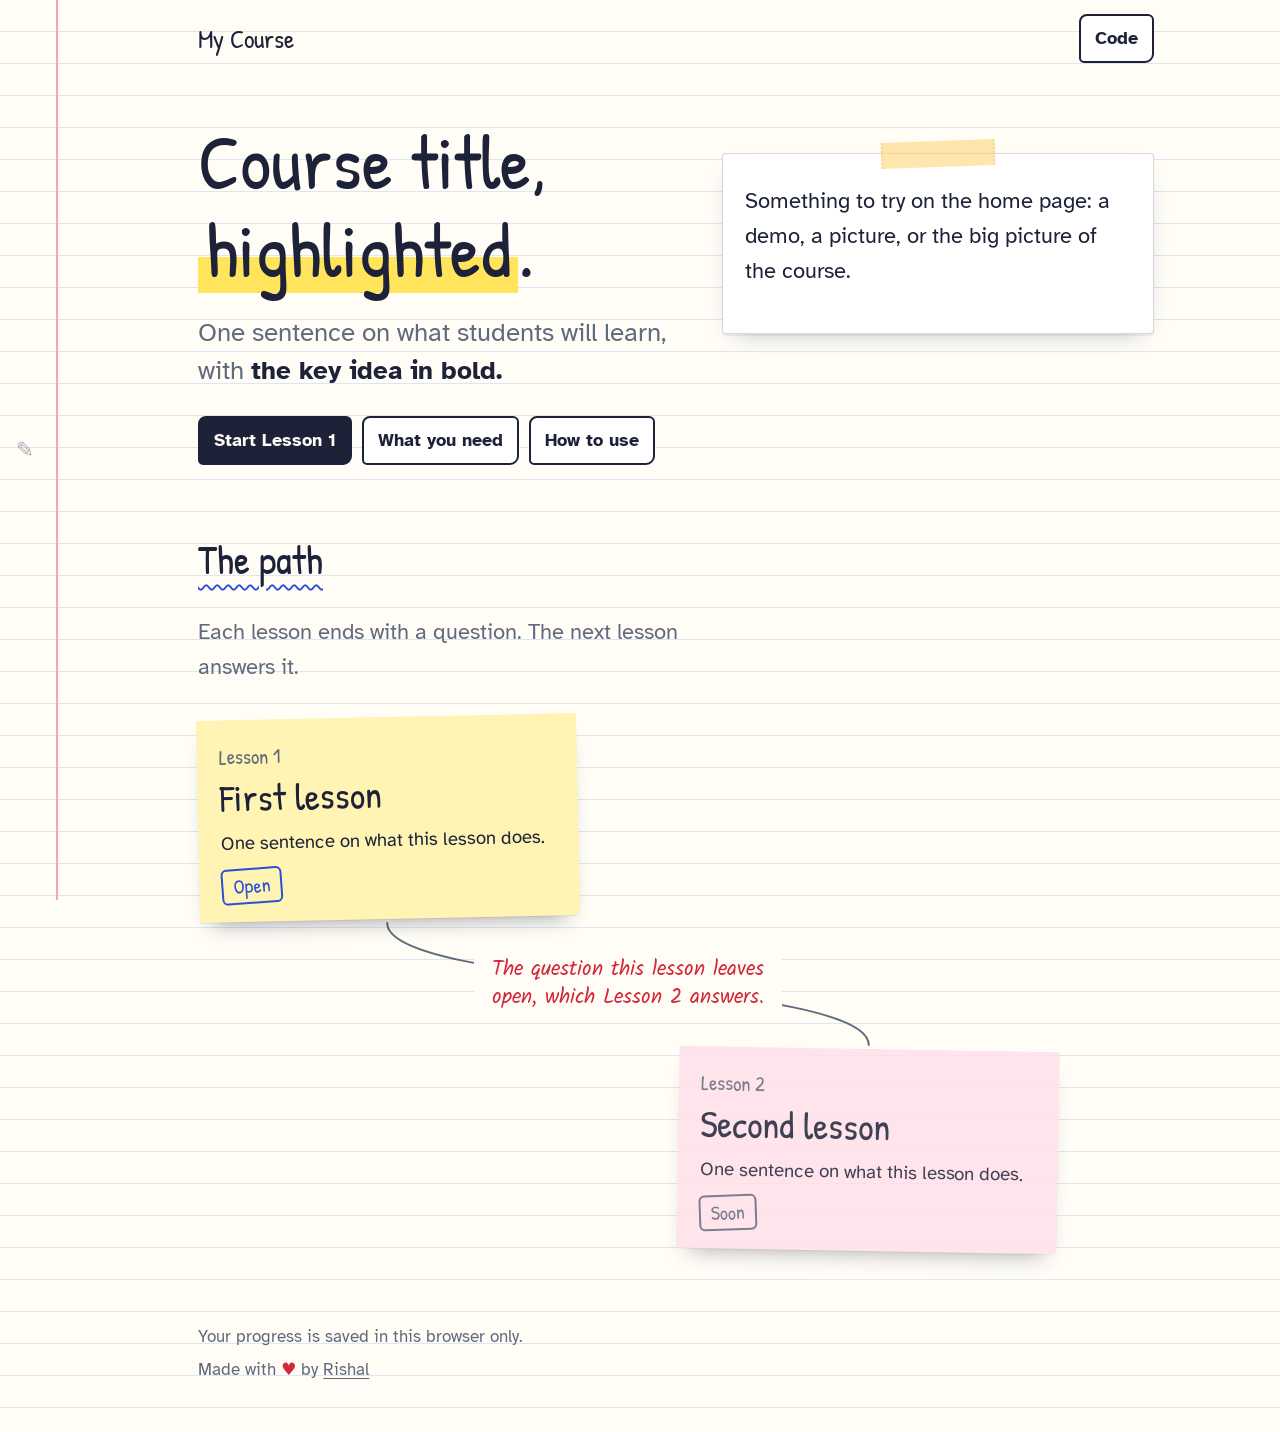
==== starter/index.html @ 61305186 "Shared notebook design (v1) and a starter course Moved from build-an-llm-from-scratch so every cours" ====
<!doctype html>
<html lang="en">
<head>
<meta charset="utf-8">
<meta name="viewport" content="width=device-width, initial-scale=1">
<title>My Course</title>
<meta name="description" content="One sentence about the course.">
<link rel="preconnect" href="https://fonts.googleapis.com">
<link rel="preconnect" href="https://fonts.gstatic.com" crossorigin>
<link href="https://fonts.googleapis.com/css2?family=Atkinson+Hyperlegible:wght@400;700&family=JetBrains+Mono:wght@400;600&family=Kalam:wght@400&family=Patrick+Hand&display=swap" rel="stylesheet">
<link rel="stylesheet" href="https://mo-ri-ch.github.io/study-notebook-design/v1/style.css">
<link rel="stylesheet" href="https://mo-ri-ch.github.io/study-notebook-design/v1/home.css">
</head>
<body>
<div class="wrap">
  <header class="topbar">
    <a class="home" href="./">My Course</a>
    <div class="tools">
      <a class="btn" href="https://github.com/mo-ri-ch/my-course">Code</a>
    </div>
  </header>

  <main>
    <section class="hero">
      <div>
        <h1>Course title, <span class="swash">highlighted</span>.</h1>
        <p class="say">One sentence on what students will learn, with <b>the key idea in bold.</b></p>
        <div class="actions">
          <a class="btn primary" href="lessons/lesson1.html">Start Lesson 1</a>
          <button data-note="needNote" aria-expanded="false" aria-controls="needNote">What you need</button>
          <button data-note="howNote" aria-expanded="false" aria-controls="howNote">How to use</button>
        </div>
        <div class="need" id="needNote" hidden>
          <button class="close" aria-label="Close">×</button>
          <div class="cols">
            <div>
              <h3>Helps to know</h3>
              <ul>
                <li><span class="yes">✓</span> Something students should know</li>
                <li><span class="yes">✓</span> Another thing they should know</li>
              </ul>
            </div>
            <div>
              <h3>You don't need</h3>
              <ul>
                <li><span class="no">✗</span> A GPU</li>
                <li><span class="no">✗</span> Research experience</li>
                <li><span class="no">✗</span> Heavy math</li>
              </ul>
            </div>
          </div>
        </div>
        <div class="need blue" id="howNote" hidden>
          <button class="close" aria-label="Close">×</button>
          <div class="cols">
            <div>
              <h3>Learning</h3>
              <ul>
                <li><span class="yes">1</span> Go in order.</li>
                <li><span class="yes">2</span> Guess before you click.</li>
                <li><span class="yes">3</span> Play with every demo.</li>
                <li><span class="yes">4</span> Take your own notes with the pen (P).</li>
              </ul>
            </div>
            <div>
              <h3>Teaching</h3>
              <ul>
                <li><span class="yes">T</span> Big text for a projector</li>
                <li><span class="yes">← →</span> Move between parts</li>
                <li><span class="yes">?</span> Ask quizzes out loud first</li>
              </ul>
            </div>
          </div>
        </div>
      </div>

      <div class="activity">
        <p>Something to try on the home page: a demo, a picture, or the big picture of the course.</p>
      </div>
    </section>

    <h2 id="path">The path</h2>
    <p class="path-intro">Each lesson ends with a question. The next lesson answers it.</p>
    <ol class="path" id="pathList"></ol>

  </main>
  <footer class="site">Your progress is saved in this browser only.<span class="made">Made with <span class="heart" aria-label="love">♥</span> by <a href="https://www.linkedin.com/in/morich/" target="_blank" rel="noopener">Rishal</a></span></footer>
</div>

<script src="assets/course.js"></script>
<script src="https://mo-ri-ch.github.io/study-notebook-design/v1/common.js"></script>
<script src="https://mo-ri-ch.github.io/study-notebook-design/v1/pen.js"></script>
<script src="https://mo-ri-ch.github.io/study-notebook-design/v1/home.js"></script>
</body>
</html>
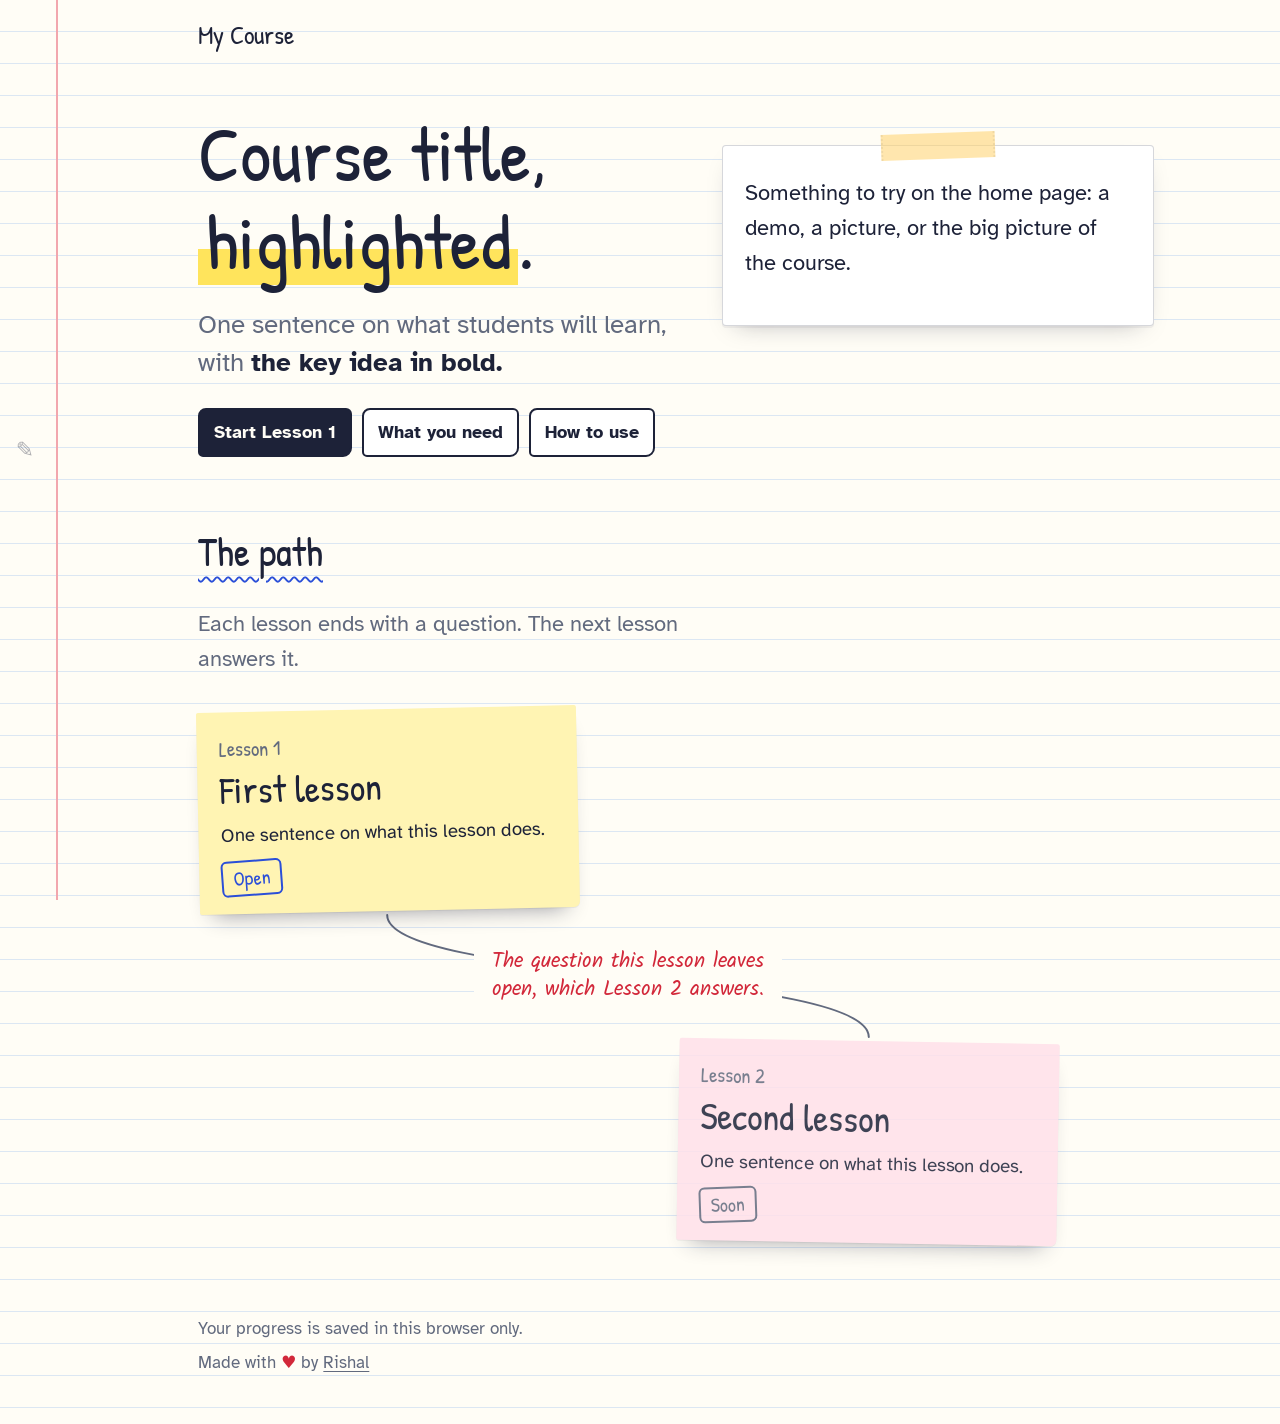
==== commit 44db3ad2: "Remove the Code (GitHub) button from the top of the home page Co-Authored-By: Claude Opus 5.5 <norep" ====
--- a/starter/index.html
+++ b/starter/index.html
@@ -15,9 +15,6 @@
 <div class="wrap">
   <header class="topbar">
     <a class="home" href="./">My Course</a>
-    <div class="tools">
-      <a class="btn" href="https://github.com/mo-ri-ch/my-course">Code</a>
-    </div>
   </header>
 
   <main>
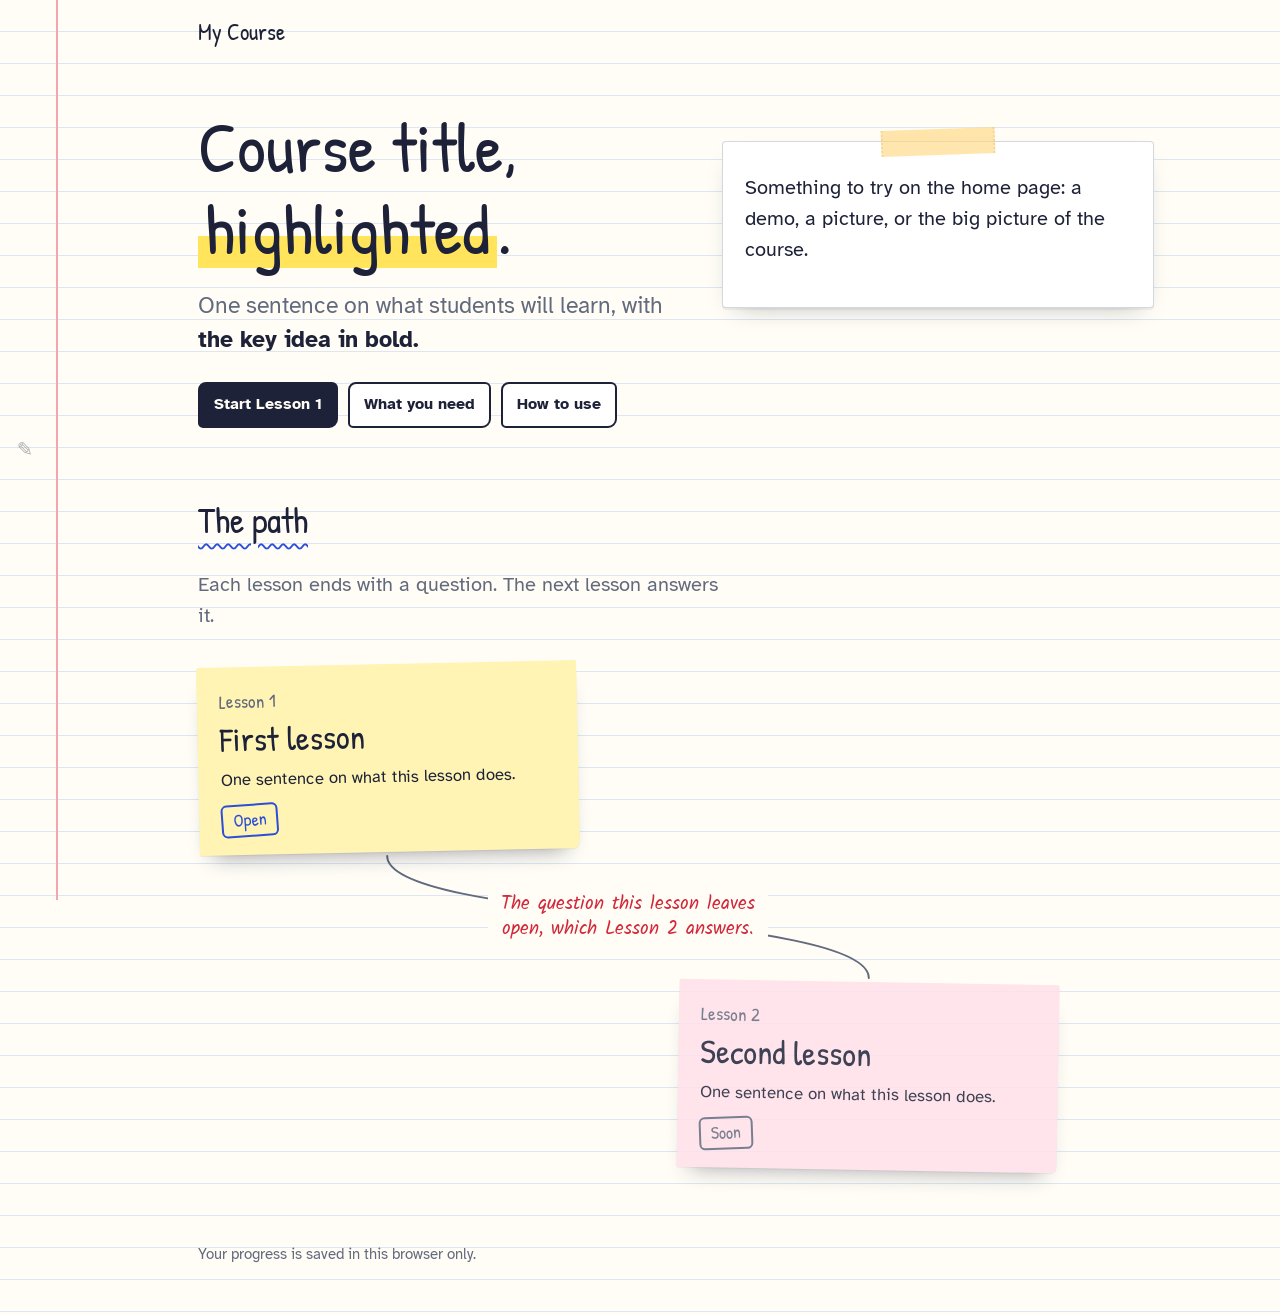
==== commit c6838ff7: "Remove 'Made with ♥ by Rishal' from the footer Co-Authored-By: Claude Opus 5.5 <noreply@anthropic.co" ====
--- a/starter/index.html
+++ b/starter/index.html
@@ -81,7 +81,7 @@
     <ol class="path" id="pathList"></ol>
 
   </main>
-  <footer class="site">Your progress is saved in this browser only.<span class="made">Made with <span class="heart" aria-label="love">♥</span> by <a href="https://www.linkedin.com/in/morich/" target="_blank" rel="noopener">Rishal</a></span></footer>
+  <footer class="site">Your progress is saved in this browser only.</footer>
 </div>
 
 <script src="assets/course.js"></script>
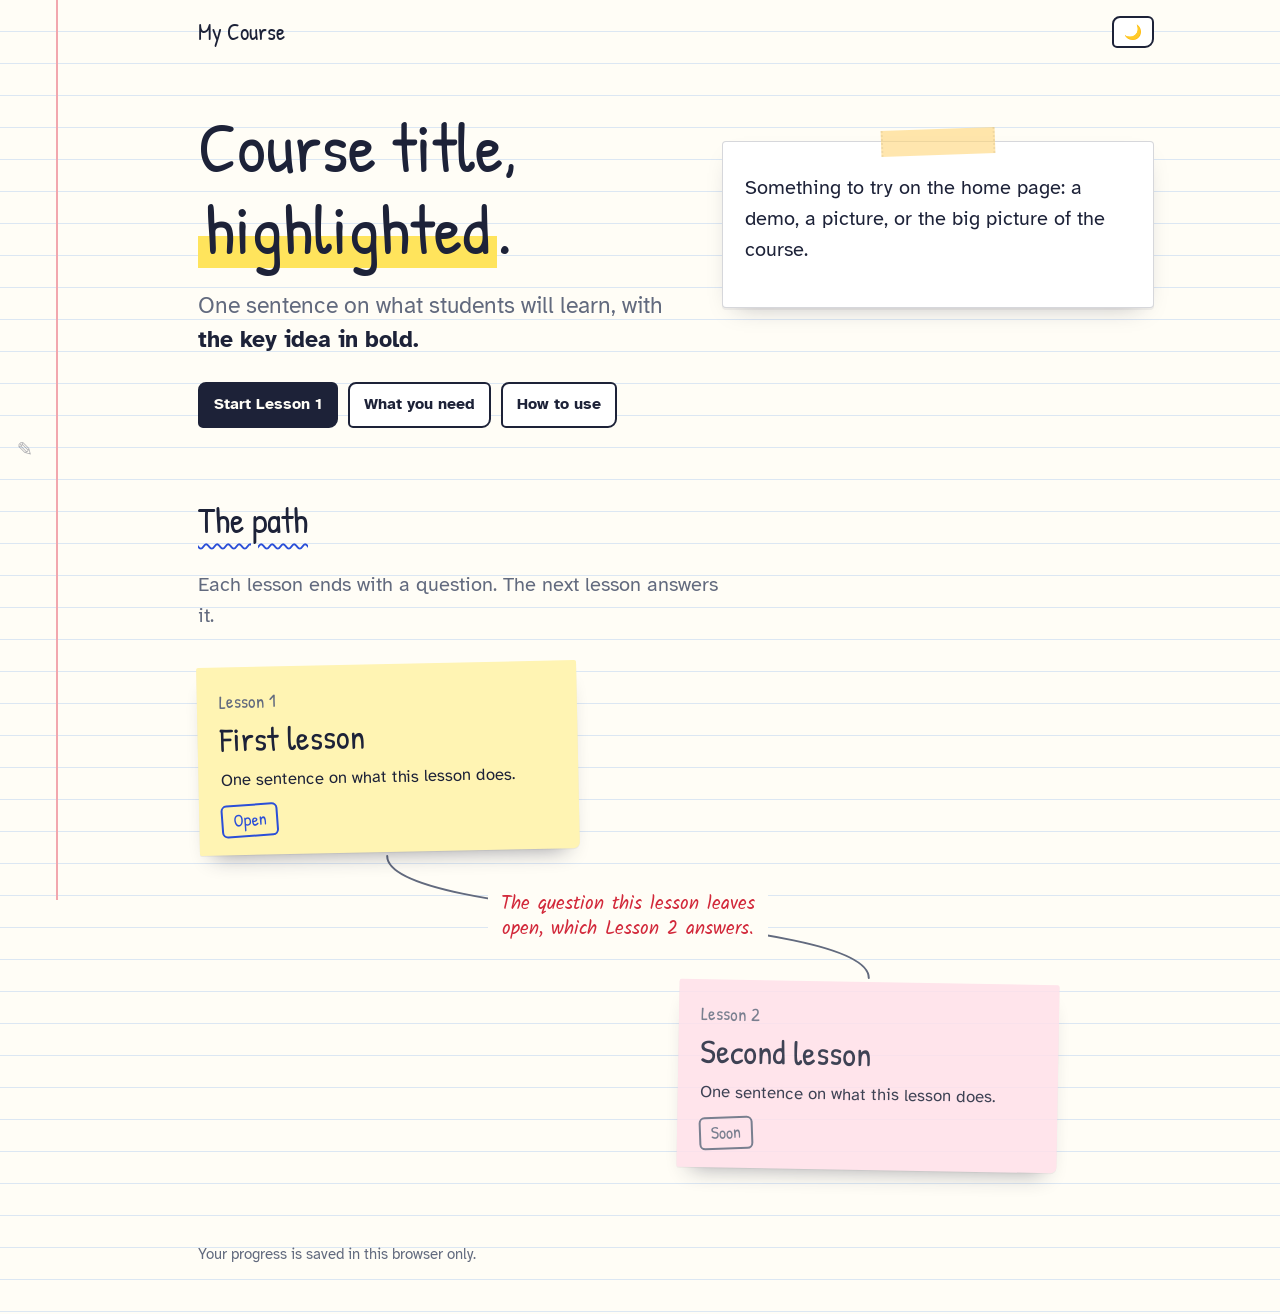
==== commit d9173132: "Dark theme: toggle in the top bar, dark palette on, text on notes uses ink Co-Authored-By: Claude So" ====
--- a/starter/index.html
+++ b/starter/index.html
@@ -8,6 +8,7 @@
 <link rel="preconnect" href="https://fonts.googleapis.com">
 <link rel="preconnect" href="https://fonts.gstatic.com" crossorigin>
 <link href="https://fonts.googleapis.com/css2?family=Atkinson+Hyperlegible:wght@400;700&family=JetBrains+Mono:wght@400;600&family=Kalam:wght@400&family=Patrick+Hand&display=swap" rel="stylesheet">
+<script>try{if(localStorage.getItem("notebook-theme")==="dark")document.documentElement.setAttribute("data-theme","dark")}catch(e){}</script>
 <link rel="stylesheet" href="https://mo-ri-ch.github.io/study-notebook-design/v1/style.css">
 <link rel="stylesheet" href="https://mo-ri-ch.github.io/study-notebook-design/v1/home.css">
 </head>
